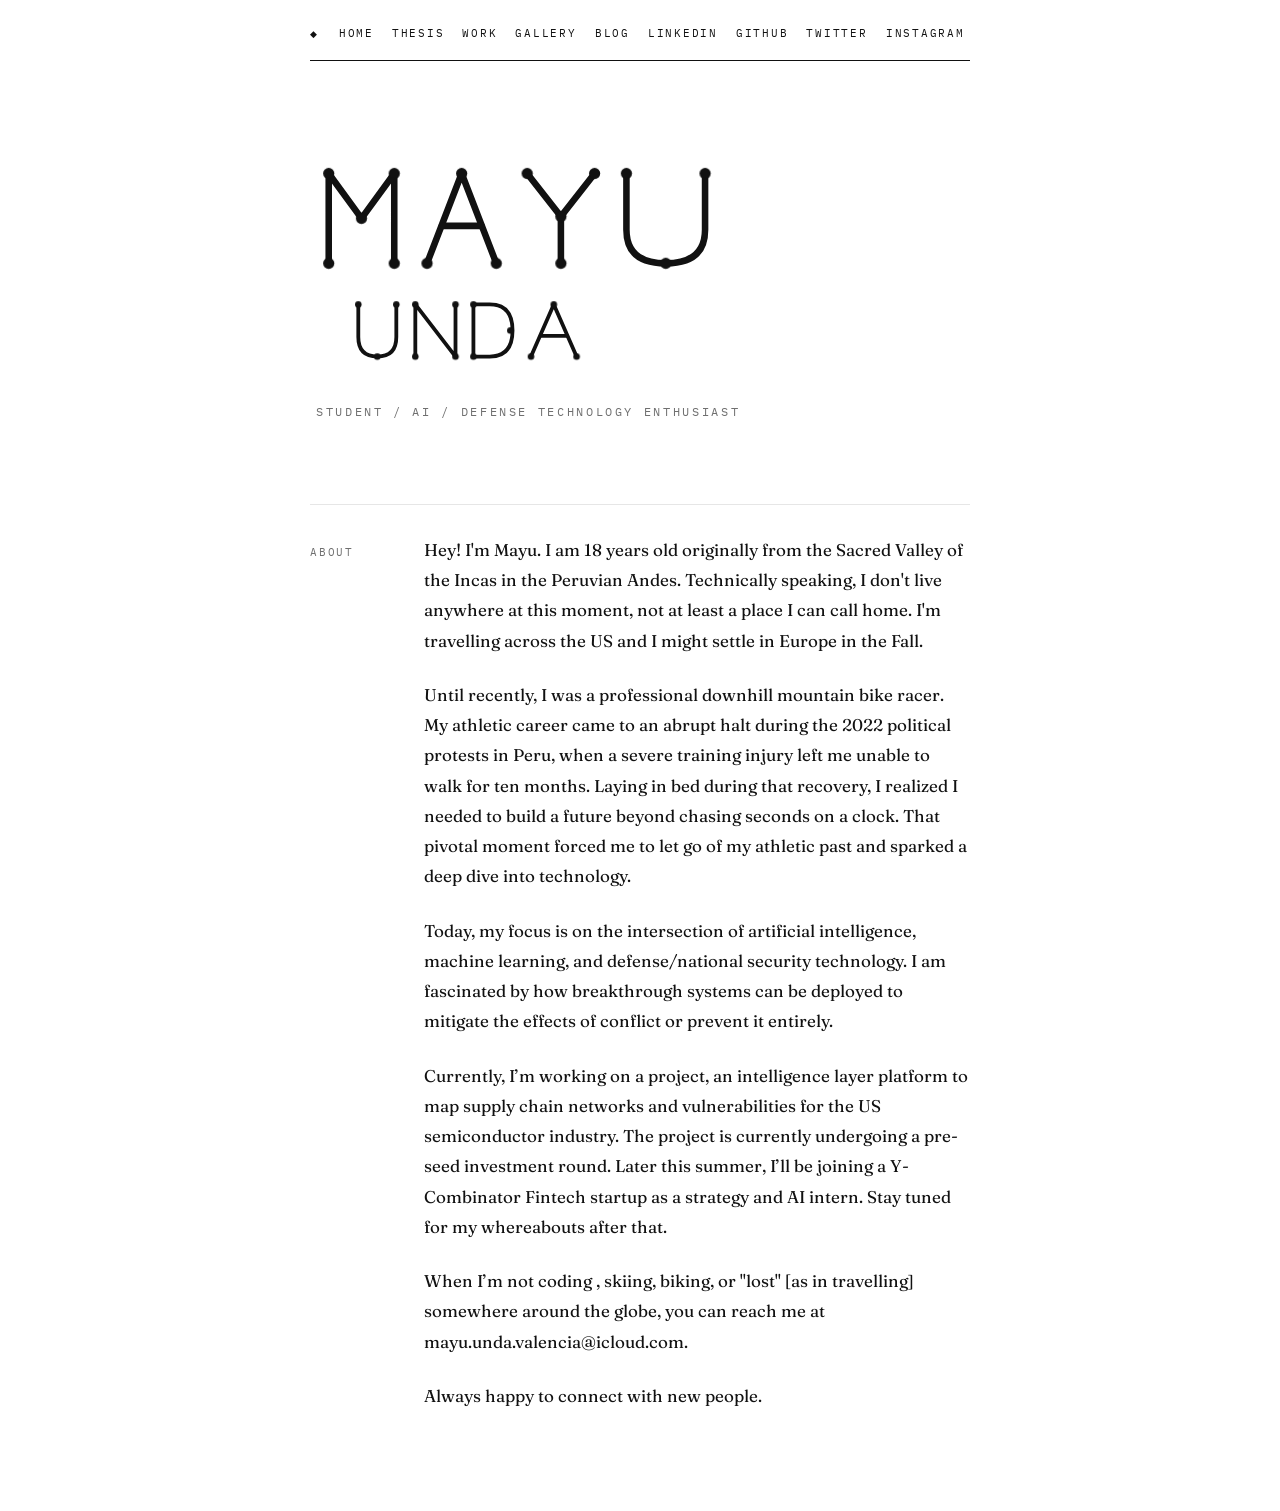
==== index.html @ 3623fef0 "index.html" ====
<!DOCTYPE html>
<html lang="en">
<head>
<meta charset="UTF-8">
<meta name="viewport" content="width=device-width, initial-scale=1">
<title>Mayu Unda | Student / AI / Defense Technology Enthusiast </title>
<meta name="description" content="Building software projects and moving toward software development in high stakes environments.">
<meta name="author" content="Mayu Unda">
<meta property="og:title" content="Mayu Unda | Student, AI and Defense Technology Enthusiast">
<meta property="og:description" content="Building software projects and moving toward software development in high stakes environments.">
<meta property="og:type" content="website">
<link rel="stylesheet" href="style.css">
</head>
<body>

<nav>
  <span class="mark">&#9670;</span>
  <a href="index.html">home</a>
  <a href="thesis.html">thesis</a>
  <a href="work.html">work</a>
  <a href="gallery.html">gallery</a>
  <a href="blog.html">blog</a>
  <a class="ext" href="https://www.linkedin.com/in/mayu-unda/" target="_blank" rel="noopener">linkedin</a>
  <a class="ext" href="https://github.com/Mayuunda" target="_blank" rel="noopener">github</a>
  <a class="ext" href="https://x.com/MayuUnda" target="_blank" rel="noopener">twitter</a>
  <a class="ext" href="https://www.instagram.com/mayu_unda/" target="_blank" rel="noopener">instagram</a>
</nav>

<main>
<header class="hero">
  <svg class="name-svg" viewBox="0 0 470 235" role="img" aria-label="Mayu Unda" xmlns="http://www.w3.org/2000/svg">
    <!-- MAYU -->
    <polyline class="draw" style="--d:0s"   points="20,120 20,24 55,72 90,24 90,120" pathLength="1"/>
    <polyline class="draw" style="--d:.18s" points="125,120 162,24 199,120" pathLength="1"/>
    <line     class="draw" style="--d:.30s" x1="141" y1="80" x2="183" y2="80" pathLength="1"/>
    <polyline class="draw" style="--d:.46s" points="232,24 268,70 304,24" pathLength="1"/>
    <line     class="draw" style="--d:.58s" x1="268" y1="70" x2="268" y2="120" pathLength="1"/>
    <path     class="draw" style="--d:.72s" d="M338,24 L338,84 Q338,120 380,120 Q422,120 422,84 L422,24" pathLength="1"/>
    <circle class="node" style="--d:0s"   cx="20"  cy="120" r="6"/>
    <circle class="node" style="--d:0s"   cx="20"  cy="24"  r="6"/>
    <circle class="node" style="--d:.05s" cx="55"  cy="72"  r="6"/>
    <circle class="node" style="--d:0s"   cx="90"  cy="24"  r="6"/>
    <circle class="node" style="--d:0s"   cx="90"  cy="120" r="6"/>
    <circle class="node" style="--d:.18s" cx="125" cy="120" r="6"/>
    <circle class="node" style="--d:.18s" cx="162" cy="24"  r="6"/>
    <circle class="node" style="--d:.18s" cx="199" cy="120" r="6"/>
    <circle class="node" style="--d:.46s" cx="232" cy="24"  r="6"/>
    <circle class="node" style="--d:.46s" cx="268" cy="70"  r="6"/>
    <circle class="node" style="--d:.46s" cx="304" cy="24"  r="6"/>
    <circle class="node" style="--d:.58s" cx="268" cy="120" r="6"/>
    <circle class="node" style="--d:.72s" cx="338" cy="24"  r="6"/>
    <circle class="node" style="--d:.72s" cx="422" cy="24"  r="6"/>
    <circle class="node" style="--d:.72s" cx="380" cy="120" r="6"/>


    <g class="surname" transform="translate(40,150) scale(0.58)">
      <path     class="draw" style="--d:.95s"  d="M20,24 L20,84 Q20,120 55,120 Q90,120 90,84 L90,24" pathLength="1"/>
      <polyline class="draw" style="--d:1.08s" points="125,120 125,24 199,120 199,24" pathLength="1"/>
      <path     class="draw" style="--d:1.22s" d="M232,120 L232,24 L262,24 Q304,24 304,72 Q304,120 262,120 Z" pathLength="1"/>
      <polyline class="draw" style="--d:1.36s" points="338,120 380,24 422,120" pathLength="1"/>
      <line     class="draw" style="--d:1.46s" x1="356" y1="82" x2="404" y2="82" pathLength="1"/>
      <circle class="node" style="--d:.95s"  cx="20"  cy="24"  r="6"/>
      <circle class="node" style="--d:.95s"  cx="90"  cy="24"  r="6"/>
      <circle class="node" style="--d:.95s"  cx="55"  cy="120" r="6"/>
      <circle class="node" style="--d:1.08s" cx="125" cy="120" r="6"/>
      <circle class="node" style="--d:1.08s" cx="125" cy="24"  r="6"/>
      <circle class="node" style="--d:1.08s" cx="199" cy="120" r="6"/>
      <circle class="node" style="--d:1.08s" cx="199" cy="24"  r="6"/>
      <circle class="node" style="--d:1.22s" cx="232" cy="24"  r="6"/>
      <circle class="node" style="--d:1.22s" cx="232" cy="120" r="6"/>
      <circle class="node" style="--d:1.22s" cx="300" cy="72"  r="6"/>
      <circle class="node" style="--d:1.36s" cx="338" cy="120" r="6"/>
      <circle class="node" style="--d:1.36s" cx="380" cy="24"  r="6"/>
      <circle class="node" style="--d:1.36s" cx="422" cy="120" r="6"/>
    </g>
  </svg>
  <p class="subtitle">Student / AI / Defense Technology Enthusiast</p>
</header>

<section class="about">
  <span class="eyebrow">about</span>
  <div class="intro">
    <p style="margin-bottom: 24px; display: block;">Hey! I'm Mayu. I am 18 years old originally from the Sacred Valley of the Incas in the Peruvian Andes. Technically speaking, I don't live anywhere at this moment, not at least a place I can call home. I'm travelling across the US and I might settle in Europe in the Fall.</p>
    
    <p style="margin-bottom: 24px; display: block;">Until recently, I was a professional downhill mountain bike racer. My athletic career came to an abrupt halt during the 2022 political protests in Peru, when a severe training injury left me unable to walk for ten months. Laying in bed during that recovery, I realized I needed to build a future beyond chasing seconds on a clock. That pivotal moment forced me to let go of my athletic past and sparked a deep dive into technology.</p>
    
    <p style="margin-bottom: 24px; display: block;">Today, my focus is on the intersection of artificial intelligence, machine learning, and defense/national security technology. I am fascinated by how breakthrough systems can be deployed to mitigate the effects of conflict or prevent it entirely.</p>
    
    <p style="margin-bottom: 24px; display: block;">Currently, I’m working on a project, an intelligence layer platform to map supply chain networks and vulnerabilities for the US semiconductor industry. The project is currently undergoing a pre-seed investment round. Later this summer, I’ll be joining a Y-Combinator Fintech startup as a strategy and AI intern. Stay tuned for my whereabouts after that.</p>
    
    <p style="margin-bottom: 24px; display: block;">When I’m not coding , skiing, biking, or "lost" [as in travelling] somewhere around the globe, you can reach me at mayu.unda.valencia@icloud.com.</p>
    
    <p style="display: block;">Always happy to connect with new people.</p>
  </div>
  </div>
</section>
</main>
<script src="nodes.js" defer></script>
</body>
</html>
---- style.css ----
@import url("https://fonts.googleapis.com/css2?family=Fraunces:ital,opsz,wght@0,9..144,400;0,9..144,500;1,9..144,400&family=Space+Grotesk:wght@400;500;700&family=IBM+Plex+Mono:wght@400;500&display=swap");

:root {
  --bg: #ffffff;
  --text: #111111;
  --dim: #6f6f6f;
  --line: #e6e6e6;
  --col: 660px;
  --sans: "Space Grotesk", system-ui, sans-serif;
  --serif: "Fraunces", Georgia, serif;
  --mono: "IBM Plex Mono", ui-monospace, Menlo, monospace;
}

* { box-sizing: border-box; margin: 0; padding: 0; }

html { background: var(--bg); }

body {
  background: transparent;
  color: var(--text);
  font-family: var(--serif);
  font-size: 17px;
  line-height: 1.78;
  padding: 0 22px 100px;
}

nav, main { position: relative; z-index: 1; }

::selection { background: var(--text); color: var(--bg); }

nav {
  max-width: var(--col);
  margin: 0 auto;
  padding: 24px 0 16px;
  display: flex;
  flex-wrap: wrap;
  align-items: center;
  gap: 4px 18px;
  font-family: var(--mono);
  font-size: 11px;
  text-transform: uppercase;
  letter-spacing: 0.16em;
  border-bottom: 1px solid var(--text);
}
nav .mark { color: var(--text); margin-right: 2px; font-size: 9px; }
nav .ext { margin-left: 0; }
nav .ext:first-of-type { margin-left: auto; }

a { color: var(--text); text-decoration: none; }
nav a:hover { opacity: 0.5; }
a:focus-visible { outline: 2px solid var(--text); outline-offset: 3px; }

main { max-width: var(--col); margin: 0 auto; }
main a { text-decoration: underline; text-underline-offset: 3px; text-decoration-color: var(--dim); }
main a:hover { text-decoration-color: var(--text); }

/* ---- hero wordmark ---- */
.hero { padding: 90px 0 18px; }

.name-svg {
  width: clamp(230px, 56vw, 440px);
  height: auto;
  display: block;
  overflow: visible;
}
.name-svg .draw {
  fill: none;
  stroke: var(--text);
  stroke-width: 7;
  stroke-linecap: round;
  stroke-linejoin: round;
  stroke-dasharray: 1;
  stroke-dashoffset: 1;
  animation: draw 1s ease forwards;
  animation-delay: var(--d, 0s);
}
.name-svg .node {
  fill: var(--text);
  opacity: 0;
  animation: pop .45s cubic-bezier(.2,.8,.2,1) forwards;
  animation-delay: calc(var(--d, 0s) + .85s);
}
@keyframes draw { to { stroke-dashoffset: 0; } }
@keyframes pop { from { opacity: 0; r: 0; } to { opacity: 1; } }

.subtitle {
  font-family: var(--mono);
  font-size: 12px;
  text-transform: uppercase;
  letter-spacing: 0.22em;
  color: var(--dim);
  margin-top: 30px;
  padding-left: 6px;
}

.about {
  display: grid;
  grid-template-columns: 90px 1fr;
  gap: 24px;
  margin-top: 64px;
  padding-top: 30px;
  border-top: 1px solid var(--line);
}
.eyebrow {
  font-family: var(--mono);
  font-size: 11px;
  text-transform: uppercase;
  letter-spacing: 0.16em;
  color: var(--dim);
  padding-top: 8px;
}
.intro { max-width: 52ch; }

h1 {
  font-family: var(--serif);
  font-size: 40px;
  font-weight: 500;
  letter-spacing: -0.01em;
  margin: 80px 0 6px;
}
h1::after {
  content: "";
  display: block;
  width: 38px;
  height: 3px;
  background: var(--text);
  margin-top: 20px;
}
main > .subtitle { margin: 0 0 40px; padding-left: 0; }

h2 {
  font-family: var(--sans);
  font-size: 20px;
  font-weight: 700;
  margin: 46px 0 16px;
}
main > p { margin-bottom: 18px; }

/* ---- lists (work / blog) ---- */
.list { list-style: none; }
.list li { padding: 22px 0; border-top: 1px solid var(--line); }
.list li:last-child { border-bottom: 1px solid var(--line); }
.list h3 {
  font-family: var(--sans);
  font-size: 17px;
  font-weight: 700;
  display: inline;
  margin-right: 12px;
}
.list .meta {
  font-family: var(--mono);
  font-size: 12px;
  text-transform: uppercase;
  letter-spacing: 0.08em;
  color: var(--dim);
  white-space: nowrap;
}
.list p { margin-top: 8px; }

.grid { display: grid; grid-template-columns: repeat(3, 1fr); gap: 14px; margin-top: 12px; }
.grid figure { aspect-ratio: 1; overflow: hidden; border: 1px solid var(--line); background: #fafafa; }
.grid img { width: 100%; height: 100%; object-fit: cover; }

@media (max-width: 600px) {
  .hero { padding: 56px 0 12px; }
  .about { grid-template-columns: 1fr; gap: 10px; }
  nav .ext:first-of-type { margin-left: 0; }
  .grid { grid-template-columns: repeat(2, 1fr); }
  h1 { font-size: 32px; margin-top: 56px; }
}

@media (prefers-reduced-motion: reduce) {
  .name-svg .draw { animation: none; stroke-dashoffset: 0; }
  .name-svg .node { animation: none; opacity: 1; }
}
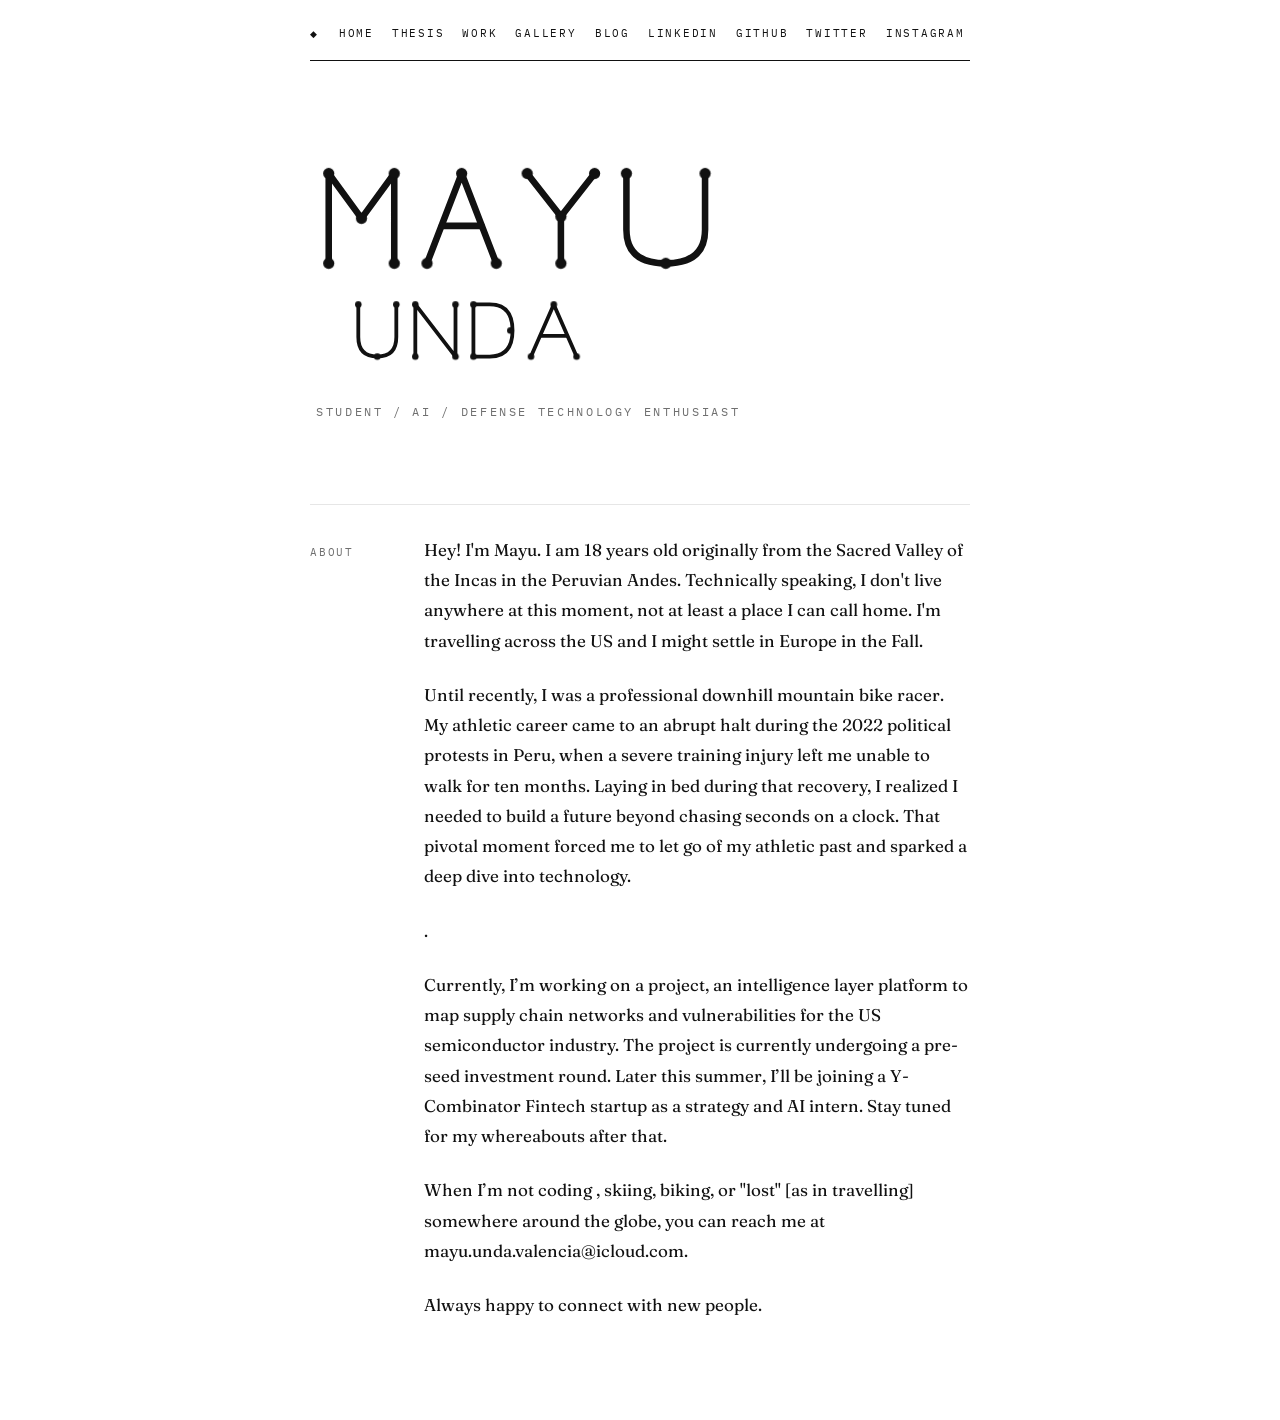
==== commit 68613051: "index.html" ====
--- a/index.html
+++ b/index.html
@@ -84,7 +84,7 @@
     
     <p style="margin-bottom: 24px; display: block;">Until recently, I was a professional downhill mountain bike racer. My athletic career came to an abrupt halt during the 2022 political protests in Peru, when a severe training injury left me unable to walk for ten months. Laying in bed during that recovery, I realized I needed to build a future beyond chasing seconds on a clock. That pivotal moment forced me to let go of my athletic past and sparked a deep dive into technology.</p>
     
-    <p style="margin-bottom: 24px; display: block;">Today, my focus is on the intersection of artificial intelligence, machine learning, and defense/national security technology. I am fascinated by how breakthrough systems can be deployed to mitigate the effects of conflict or prevent it entirely.</p>
+    <p style="margin-bottom: 24px; display: block;">.</p>
     
     <p style="margin-bottom: 24px; display: block;">Currently, I’m working on a project, an intelligence layer platform to map supply chain networks and vulnerabilities for the US semiconductor industry. The project is currently undergoing a pre-seed investment round. Later this summer, I’ll be joining a Y-Combinator Fintech startup as a strategy and AI intern. Stay tuned for my whereabouts after that.</p>
     
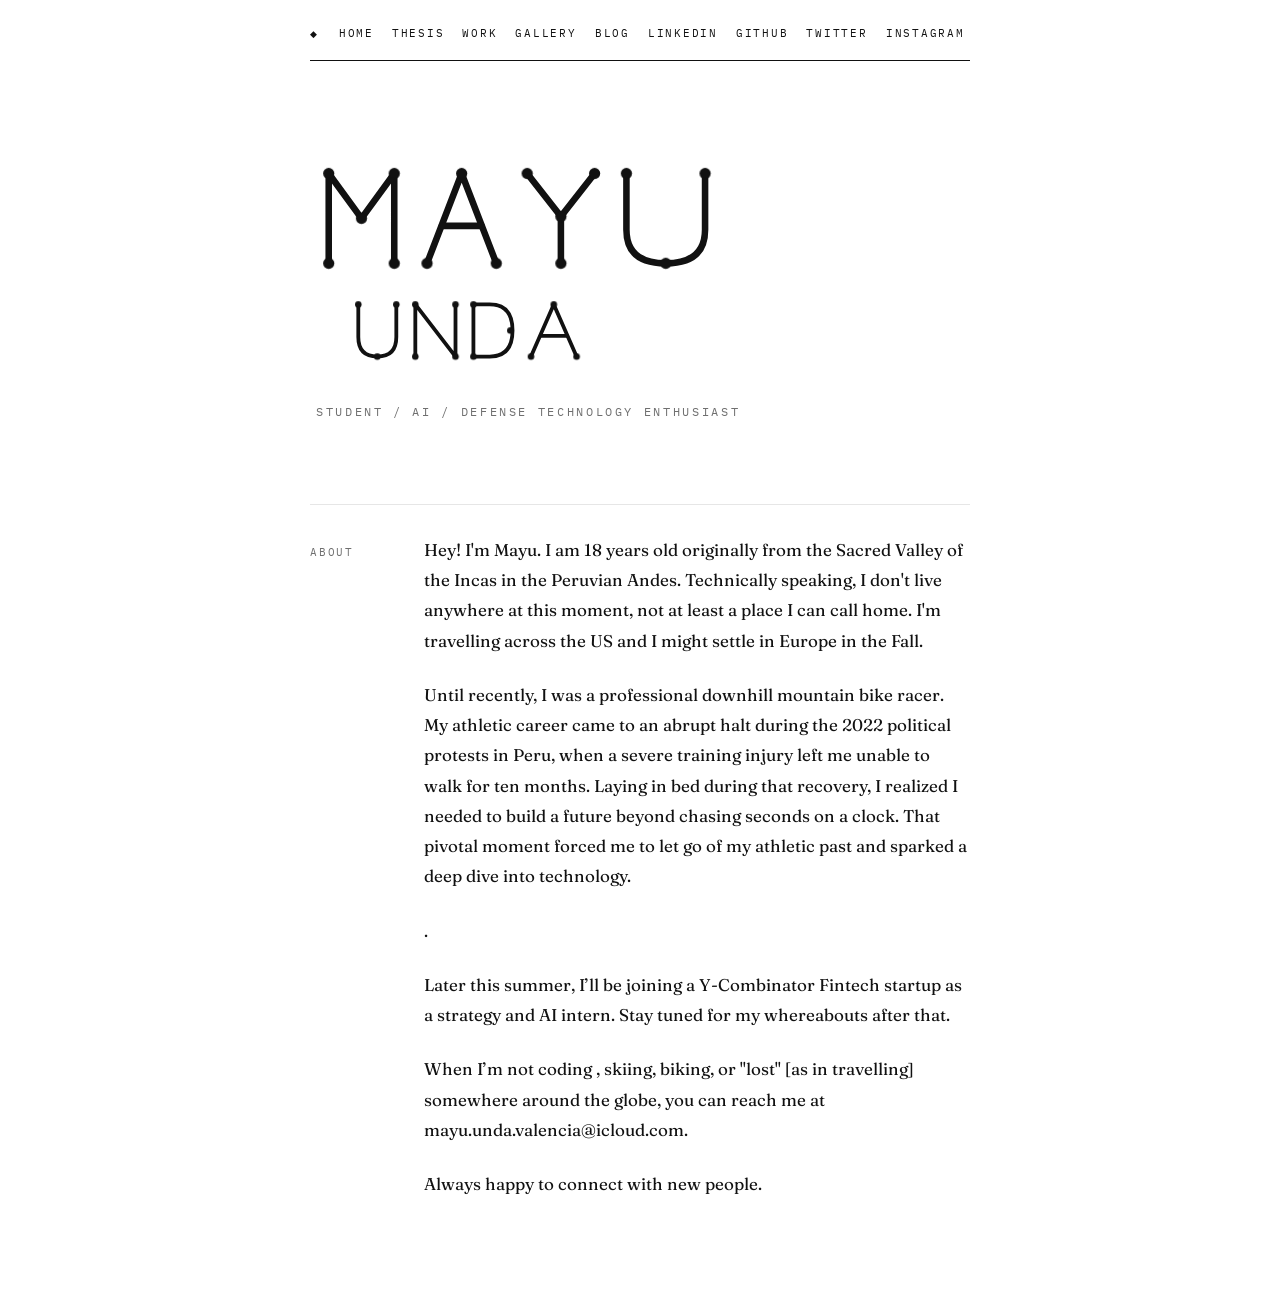
==== commit 0d4288de: "index.html" ====
--- a/index.html
+++ b/index.html
@@ -86,7 +86,7 @@
     
     <p style="margin-bottom: 24px; display: block;">.</p>
     
-    <p style="margin-bottom: 24px; display: block;">Currently, I’m working on a project, an intelligence layer platform to map supply chain networks and vulnerabilities for the US semiconductor industry. The project is currently undergoing a pre-seed investment round. Later this summer, I’ll be joining a Y-Combinator Fintech startup as a strategy and AI intern. Stay tuned for my whereabouts after that.</p>
+    <p style="margin-bottom: 24px; display: block;">Later this summer, I’ll be joining a Y-Combinator Fintech startup as a strategy and AI intern. Stay tuned for my whereabouts after that.</p>
     
     <p style="margin-bottom: 24px; display: block;">When I’m not coding , skiing, biking, or "lost" [as in travelling] somewhere around the globe, you can reach me at mayu.unda.valencia@icloud.com.</p>
     
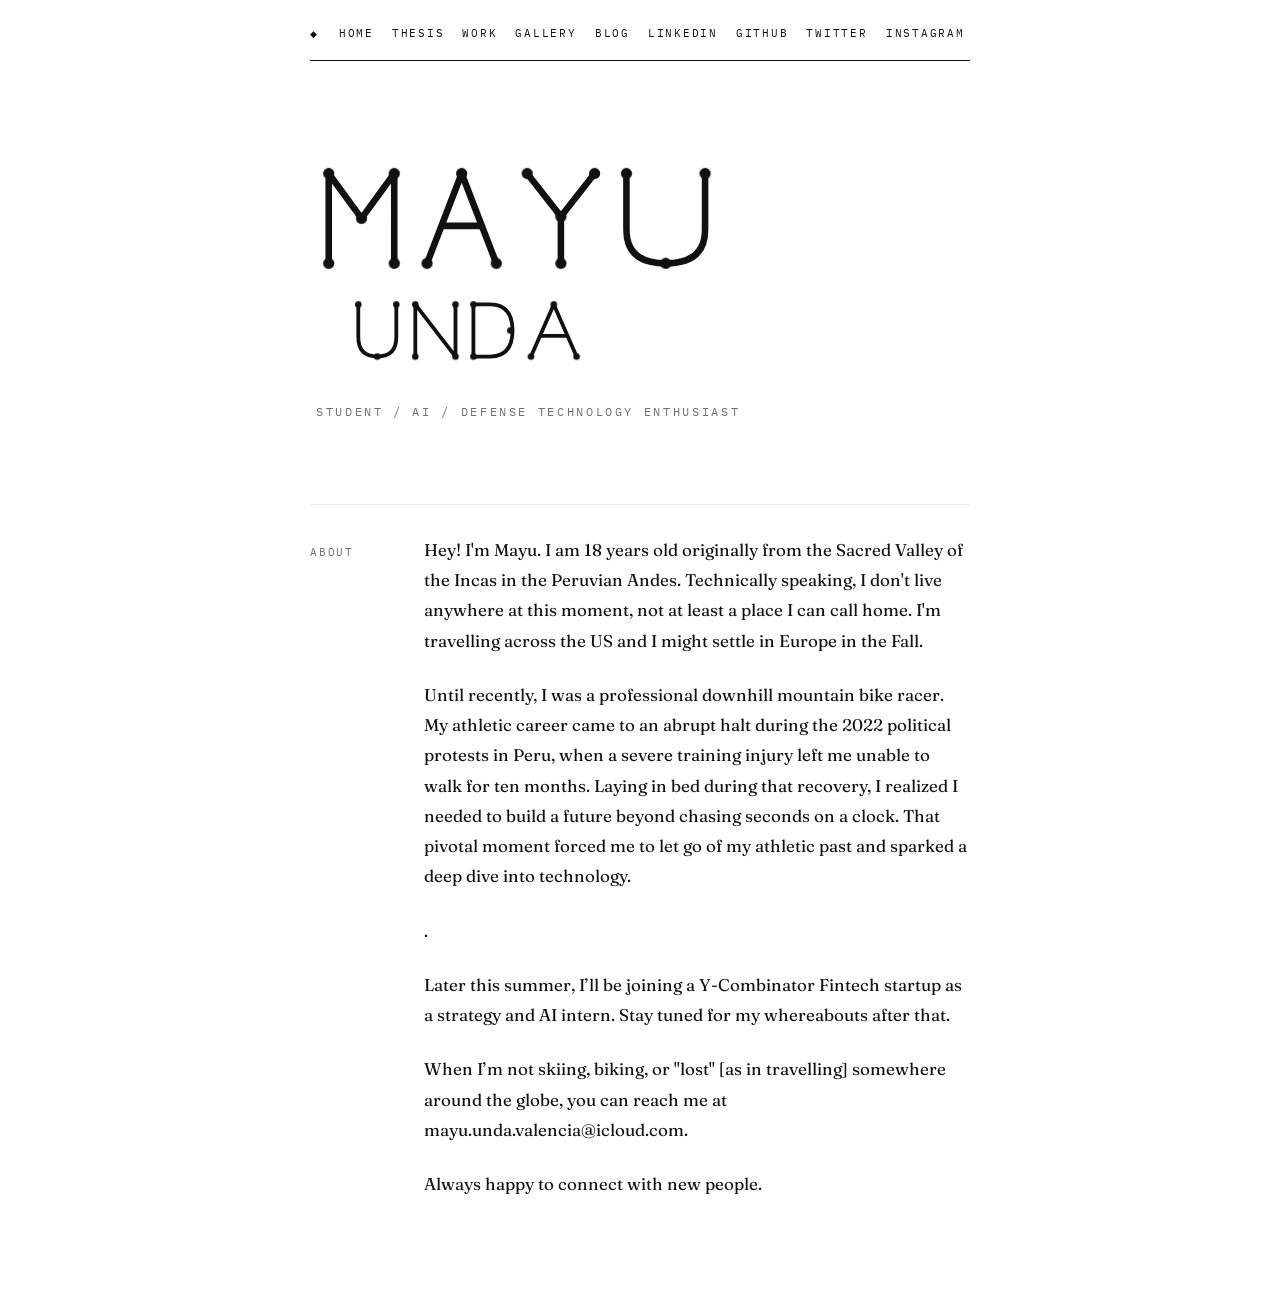
==== commit 59c40abd: "index.html" ====
--- a/index.html
+++ b/index.html
@@ -88,7 +88,7 @@
     
     <p style="margin-bottom: 24px; display: block;">Later this summer, I’ll be joining a Y-Combinator Fintech startup as a strategy and AI intern. Stay tuned for my whereabouts after that.</p>
     
-    <p style="margin-bottom: 24px; display: block;">When I’m not coding , skiing, biking, or "lost" [as in travelling] somewhere around the globe, you can reach me at mayu.unda.valencia@icloud.com.</p>
+    <p style="margin-bottom: 24px; display: block;">When I’m not skiing, biking, or "lost" [as in travelling] somewhere around the globe, you can reach me at mayu.unda.valencia@icloud.com.</p>
     
     <p style="display: block;">Always happy to connect with new people.</p>
   </div>
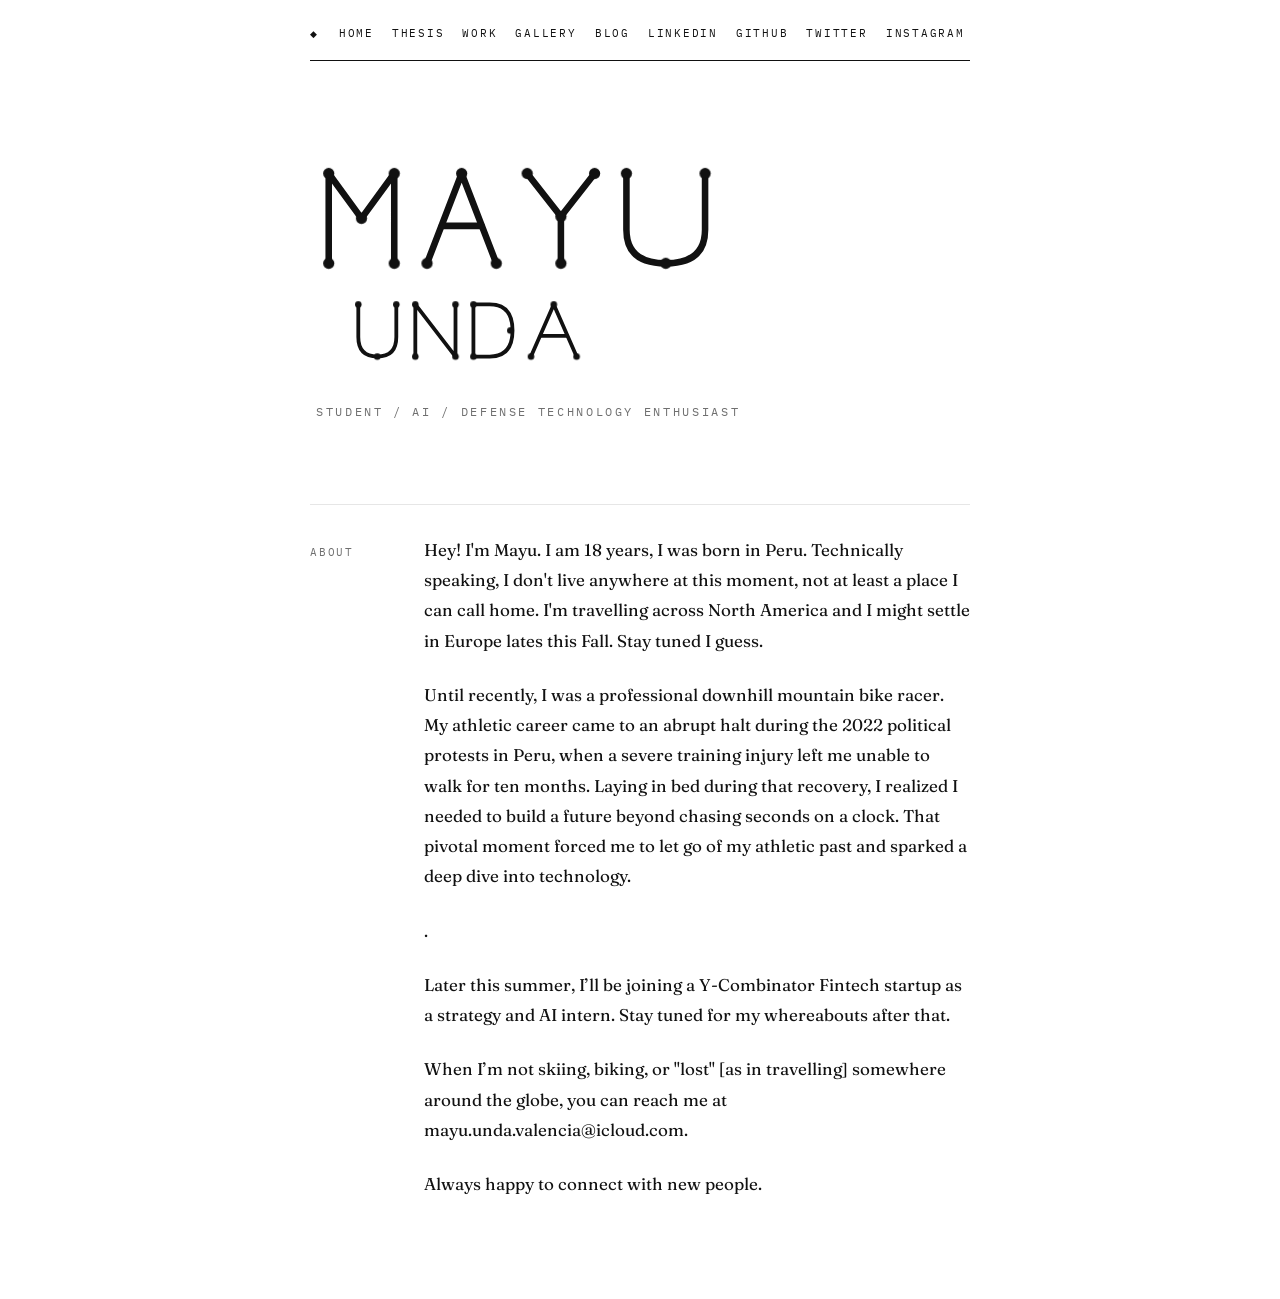
==== commit 0d6c4e79: "Update index.html (NOT FINISHED) Just made some corrections on the first line. Review the entirety o" ====
--- a/index.html
+++ b/index.html
@@ -4,10 +4,10 @@
 <meta charset="UTF-8">
 <meta name="viewport" content="width=device-width, initial-scale=1">
 <title>Mayu Unda | Student / AI / Defense Technology Enthusiast </title>
-<meta name="description" content="Building software projects and moving toward software development in high stakes environments.">
+<meta name="description" content="Building in software and moving toward software development in high stakes environments.">
 <meta name="author" content="Mayu Unda">
-<meta property="og:title" content="Mayu Unda | Student, AI and Defense Technology Enthusiast">
-<meta property="og:description" content="Building software projects and moving toward software development in high stakes environments.">
+<meta property="og:title" content="Mayu Unda | Student and Defense Technology Enthusiast">
+<meta property="og:description" content="Building in software and moving toward software development in high stakes environments.">
 <meta property="og:type" content="website">
 <link rel="stylesheet" href="style.css">
 </head>
@@ -80,7 +80,7 @@
 <section class="about">
   <span class="eyebrow">about</span>
   <div class="intro">
-    <p style="margin-bottom: 24px; display: block;">Hey! I'm Mayu. I am 18 years old originally from the Sacred Valley of the Incas in the Peruvian Andes. Technically speaking, I don't live anywhere at this moment, not at least a place I can call home. I'm travelling across the US and I might settle in Europe in the Fall.</p>
+    <p style="margin-bottom: 24px; display: block;">Hey! I'm Mayu. I am 18 years, I was born in Peru. Technically speaking, I don't live anywhere at this moment, not at least a place I can call home. I'm travelling across North America and I might settle in Europe lates this Fall. Stay tuned I guess.</p>
     
     <p style="margin-bottom: 24px; display: block;">Until recently, I was a professional downhill mountain bike racer. My athletic career came to an abrupt halt during the 2022 political protests in Peru, when a severe training injury left me unable to walk for ten months. Laying in bed during that recovery, I realized I needed to build a future beyond chasing seconds on a clock. That pivotal moment forced me to let go of my athletic past and sparked a deep dive into technology.</p>
     
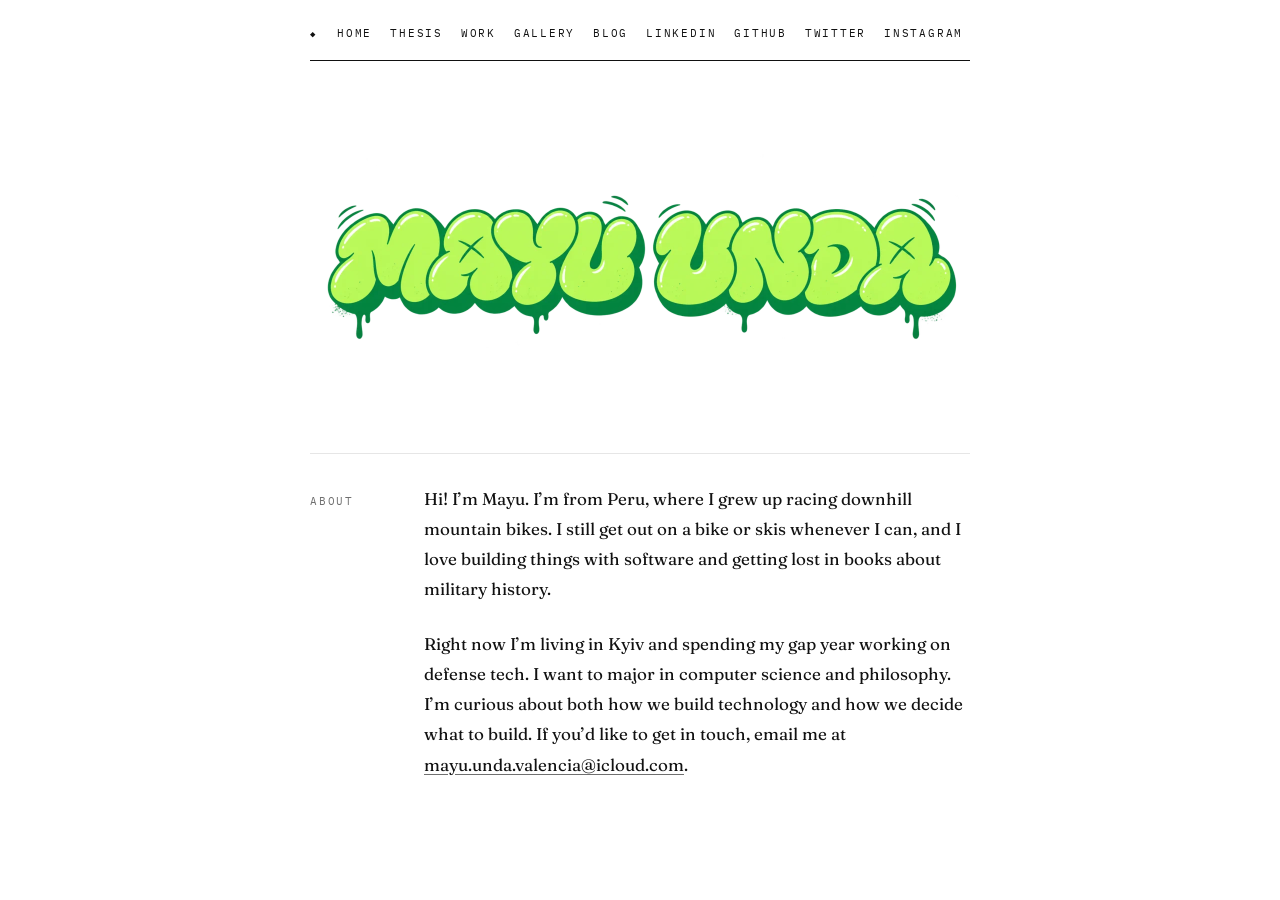
==== commit 57c75a7d: "Refresh portfolio for The Academy application" ====
--- a/index.html
+++ b/index.html
@@ -3,11 +3,11 @@
 <head>
 <meta charset="UTF-8">
 <meta name="viewport" content="width=device-width, initial-scale=1">
-<title>Mayu Unda | Student / AI / Defense Technology Enthusiast </title>
-<meta name="description" content="Building in software and moving toward software development in high stakes environments.">
+<title>Mayu Unda</title>
+<meta name="description" content="Mayu Unda is taking a gap year to work on defense technology in Ukraine.">
 <meta name="author" content="Mayu Unda">
-<meta property="og:title" content="Mayu Unda | Student and Defense Technology Enthusiast">
-<meta property="og:description" content="Building in software and moving toward software development in high stakes environments.">
+<meta property="og:title" content="Mayu Unda">
+<meta property="og:description" content="Mayu Unda is taking a gap year to work on defense technology in Ukraine.">
 <meta property="og:type" content="website">
 <link rel="stylesheet" href="style.css">
 </head>
@@ -28,73 +28,17 @@
 
 <main>
 <header class="hero">
-  <svg class="name-svg" viewBox="0 0 470 235" role="img" aria-label="Mayu Unda" xmlns="http://www.w3.org/2000/svg">
-    <!-- MAYU -->
-    <polyline class="draw" style="--d:0s"   points="20,120 20,24 55,72 90,24 90,120" pathLength="1"/>
-    <polyline class="draw" style="--d:.18s" points="125,120 162,24 199,120" pathLength="1"/>
-    <line     class="draw" style="--d:.30s" x1="141" y1="80" x2="183" y2="80" pathLength="1"/>
-    <polyline class="draw" style="--d:.46s" points="232,24 268,70 304,24" pathLength="1"/>
-    <line     class="draw" style="--d:.58s" x1="268" y1="70" x2="268" y2="120" pathLength="1"/>
-    <path     class="draw" style="--d:.72s" d="M338,24 L338,84 Q338,120 380,120 Q422,120 422,84 L422,24" pathLength="1"/>
-    <circle class="node" style="--d:0s"   cx="20"  cy="120" r="6"/>
-    <circle class="node" style="--d:0s"   cx="20"  cy="24"  r="6"/>
-    <circle class="node" style="--d:.05s" cx="55"  cy="72"  r="6"/>
-    <circle class="node" style="--d:0s"   cx="90"  cy="24"  r="6"/>
-    <circle class="node" style="--d:0s"   cx="90"  cy="120" r="6"/>
-    <circle class="node" style="--d:.18s" cx="125" cy="120" r="6"/>
-    <circle class="node" style="--d:.18s" cx="162" cy="24"  r="6"/>
-    <circle class="node" style="--d:.18s" cx="199" cy="120" r="6"/>
-    <circle class="node" style="--d:.46s" cx="232" cy="24"  r="6"/>
-    <circle class="node" style="--d:.46s" cx="268" cy="70"  r="6"/>
-    <circle class="node" style="--d:.46s" cx="304" cy="24"  r="6"/>
-    <circle class="node" style="--d:.58s" cx="268" cy="120" r="6"/>
-    <circle class="node" style="--d:.72s" cx="338" cy="24"  r="6"/>
-    <circle class="node" style="--d:.72s" cx="422" cy="24"  r="6"/>
-    <circle class="node" style="--d:.72s" cx="380" cy="120" r="6"/>
-
-
-    <g class="surname" transform="translate(40,150) scale(0.58)">
-      <path     class="draw" style="--d:.95s"  d="M20,24 L20,84 Q20,120 55,120 Q90,120 90,84 L90,24" pathLength="1"/>
-      <polyline class="draw" style="--d:1.08s" points="125,120 125,24 199,120 199,24" pathLength="1"/>
-      <path     class="draw" style="--d:1.22s" d="M232,120 L232,24 L262,24 Q304,24 304,72 Q304,120 262,120 Z" pathLength="1"/>
-      <polyline class="draw" style="--d:1.36s" points="338,120 380,24 422,120" pathLength="1"/>
-      <line     class="draw" style="--d:1.46s" x1="356" y1="82" x2="404" y2="82" pathLength="1"/>
-      <circle class="node" style="--d:.95s"  cx="20"  cy="24"  r="6"/>
-      <circle class="node" style="--d:.95s"  cx="90"  cy="24"  r="6"/>
-      <circle class="node" style="--d:.95s"  cx="55"  cy="120" r="6"/>
-      <circle class="node" style="--d:1.08s" cx="125" cy="120" r="6"/>
-      <circle class="node" style="--d:1.08s" cx="125" cy="24"  r="6"/>
-      <circle class="node" style="--d:1.08s" cx="199" cy="120" r="6"/>
-      <circle class="node" style="--d:1.08s" cx="199" cy="24"  r="6"/>
-      <circle class="node" style="--d:1.22s" cx="232" cy="24"  r="6"/>
-      <circle class="node" style="--d:1.22s" cx="232" cy="120" r="6"/>
-      <circle class="node" style="--d:1.22s" cx="300" cy="72"  r="6"/>
-      <circle class="node" style="--d:1.36s" cx="338" cy="120" r="6"/>
-      <circle class="node" style="--d:1.36s" cx="380" cy="24"  r="6"/>
-      <circle class="node" style="--d:1.36s" cx="422" cy="120" r="6"/>
-    </g>
-  </svg>
-  <p class="subtitle">Student / AI / Defense Technology Enthusiast</p>
+  <h1><img class="wordmark" src="assets/mayu-unda-wordmark.webp" width="1320" height="440" alt="Mayu Unda"></h1>
 </header>
 
 <section class="about">
   <span class="eyebrow">about</span>
   <div class="intro">
-    <p style="margin-bottom: 24px; display: block;">Hey! I'm Mayu. I am 18 years, I was born in Peru. Technically speaking, I don't live anywhere at this moment, not at least a place I can call home. I'm travelling across North America and I might settle in Europe lates this Fall. Stay tuned I guess.</p>
-    
-    <p style="margin-bottom: 24px; display: block;">Until recently, I was a professional downhill mountain bike racer. My athletic career came to an abrupt halt during the 2022 political protests in Peru, when a severe training injury left me unable to walk for ten months. Laying in bed during that recovery, I realized I needed to build a future beyond chasing seconds on a clock. That pivotal moment forced me to let go of my athletic past and sparked a deep dive into technology.</p>
-    
-    <p style="margin-bottom: 24px; display: block;">.</p>
-    
-    <p style="margin-bottom: 24px; display: block;">Later this summer, I’ll be joining a Y-Combinator Fintech startup as a strategy and AI intern. Stay tuned for my whereabouts after that.</p>
-    
-    <p style="margin-bottom: 24px; display: block;">When I’m not skiing, biking, or "lost" [as in travelling] somewhere around the globe, you can reach me at mayu.unda.valencia@icloud.com.</p>
-    
-    <p style="display: block;">Always happy to connect with new people.</p>
-  </div>
+    <p style="margin-bottom: 24px; display: block;">Hi! I’m Mayu. I’m from Peru, where I grew up racing downhill mountain bikes. I still get out on a bike or skis whenever I can, and I love building things with software and getting lost in books about military history.</p>
+
+    <p style="display: block;">Right now I’m living in Kyiv and spending my gap year working on defense tech. I want to major in computer science and philosophy. I’m curious about both how we build technology and how we decide what to build. If you’d like to get in touch, email me at <a href="mailto:mayu.unda.valencia@icloud.com">mayu.unda.valencia@icloud.com</a>.</p>
   </div>
 </section>
 </main>
-<script src="nodes.js" defer></script>
 </body>
-</html>+</html>
--- a/style.css
+++ b/style.css
@@ -172,4 +172,18 @@
 @media (prefers-reduced-motion: reduce) {
   .name-svg .draw { animation: none; stroke-dashoffset: 0; }
   .name-svg .node { animation: none; opacity: 1; }
-}+}
+
+/* Portfolio wordmark and thesis teaser */
+.hero h1 { margin: 0; }
+.hero h1::after { content: none; }
+.wordmark {
+  display: block;
+  width: 100%;
+  height: auto;
+}
+
+.thesis-preview { margin-top: 24px; }
+.thesis-preview .subtitle { margin: 0; padding: 0; }
+.thesis-blur { filter: blur(5px); user-select: none; }
+.thesis-preview .thesis-status { margin-top: 12px; }
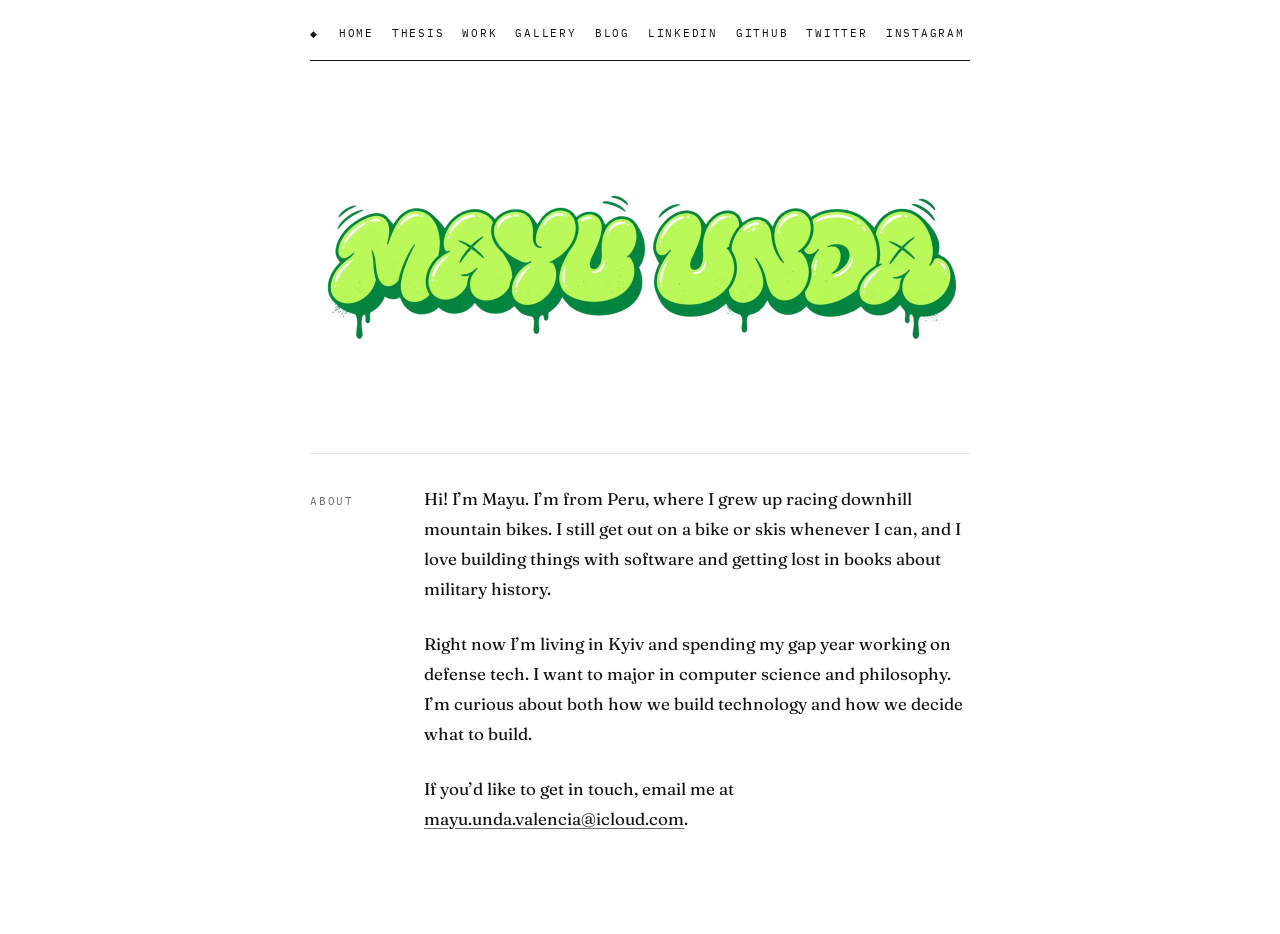
==== commit 1d1fde9a: "Correct portfolio dates and sort work by recency" ====
--- a/index.html
+++ b/index.html
@@ -36,7 +36,9 @@
   <div class="intro">
     <p style="margin-bottom: 24px; display: block;">Hi! I’m Mayu. I’m from Peru, where I grew up racing downhill mountain bikes. I still get out on a bike or skis whenever I can, and I love building things with software and getting lost in books about military history.</p>
 
-    <p style="display: block;">Right now I’m living in Kyiv and spending my gap year working on defense tech. I want to major in computer science and philosophy. I’m curious about both how we build technology and how we decide what to build. If you’d like to get in touch, email me at <a href="mailto:mayu.unda.valencia@icloud.com">mayu.unda.valencia@icloud.com</a>.</p>
+    <p style="margin-bottom: 24px; display: block;">Right now I’m living in Kyiv and spending my gap year working on defense tech. I want to major in computer science and philosophy. I’m curious about both how we build technology and how we decide what to build.</p>
+
+    <p style="display: block;">If you’d like to get in touch, email me at <a href="mailto:mayu.unda.valencia@icloud.com">mayu.unda.valencia@icloud.com</a>.</p>
   </div>
 </section>
 </main>
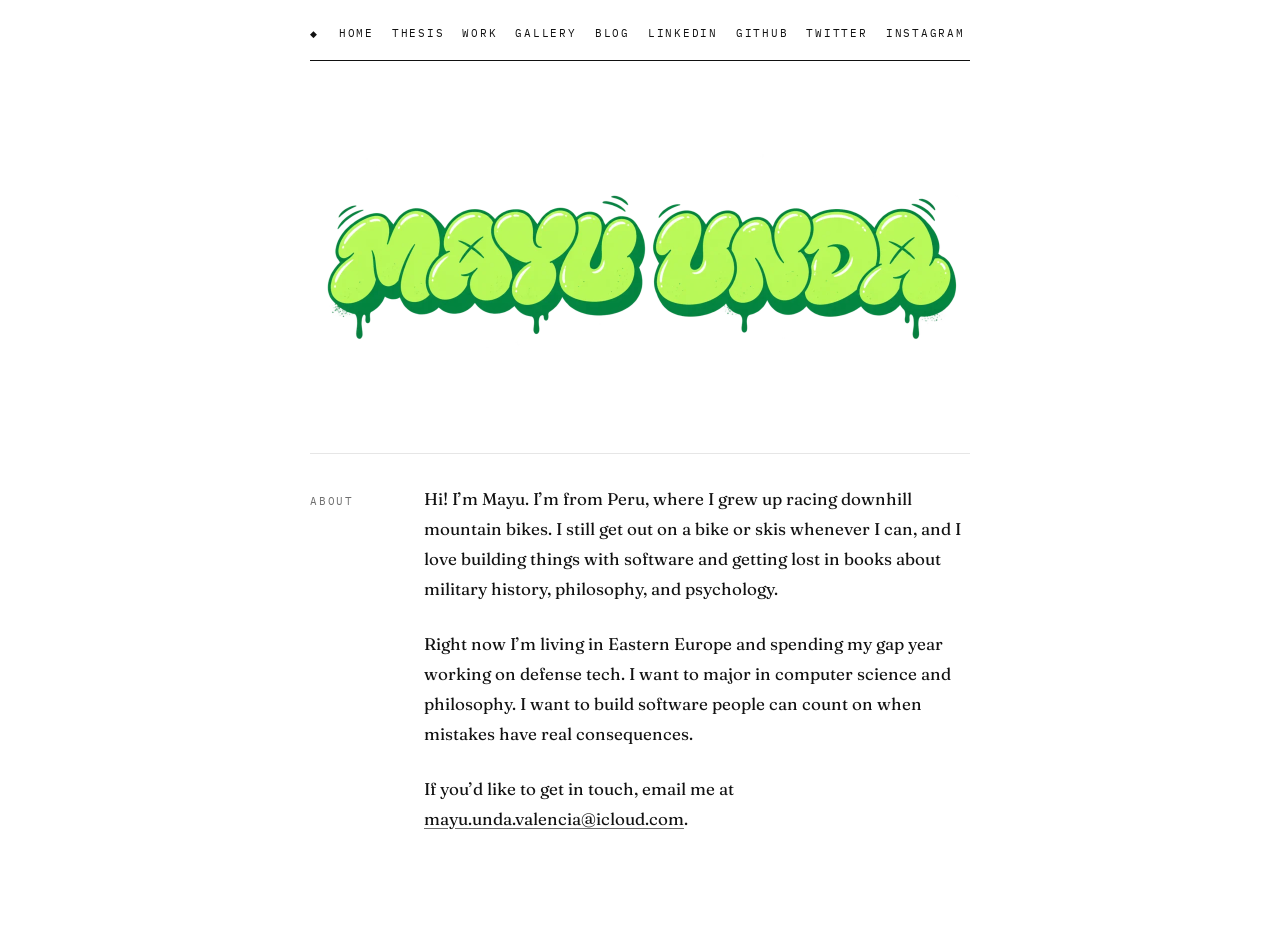
==== commit 3f207c46: "Refine portfolio introduction" ====
--- a/index.html
+++ b/index.html
@@ -34,9 +34,9 @@
 <section class="about">
   <span class="eyebrow">about</span>
   <div class="intro">
-    <p style="margin-bottom: 24px; display: block;">Hi! I’m Mayu. I’m from Peru, where I grew up racing downhill mountain bikes. I still get out on a bike or skis whenever I can, and I love building things with software and getting lost in books about military history.</p>
+    <p style="margin-bottom: 24px; display: block;">Hi! I’m Mayu. I’m from Peru, where I grew up racing downhill mountain bikes. I still get out on a bike or skis whenever I can, and I love building things with software and getting lost in books about military history, philosophy, and psychology.</p>
 
-    <p style="margin-bottom: 24px; display: block;">Right now I’m living in Kyiv and spending my gap year working on defense tech. I want to major in computer science and philosophy. I’m curious about both how we build technology and how we decide what to build.</p>
+    <p style="margin-bottom: 24px; display: block;">Right now I’m living in Eastern Europe and spending my gap year working on defense tech. I want to major in computer science and philosophy. I want to build software people can count on when mistakes have real consequences.</p>
 
     <p style="display: block;">If you’d like to get in touch, email me at <a href="mailto:mayu.unda.valencia@icloud.com">mayu.unda.valencia@icloud.com</a>.</p>
   </div>
